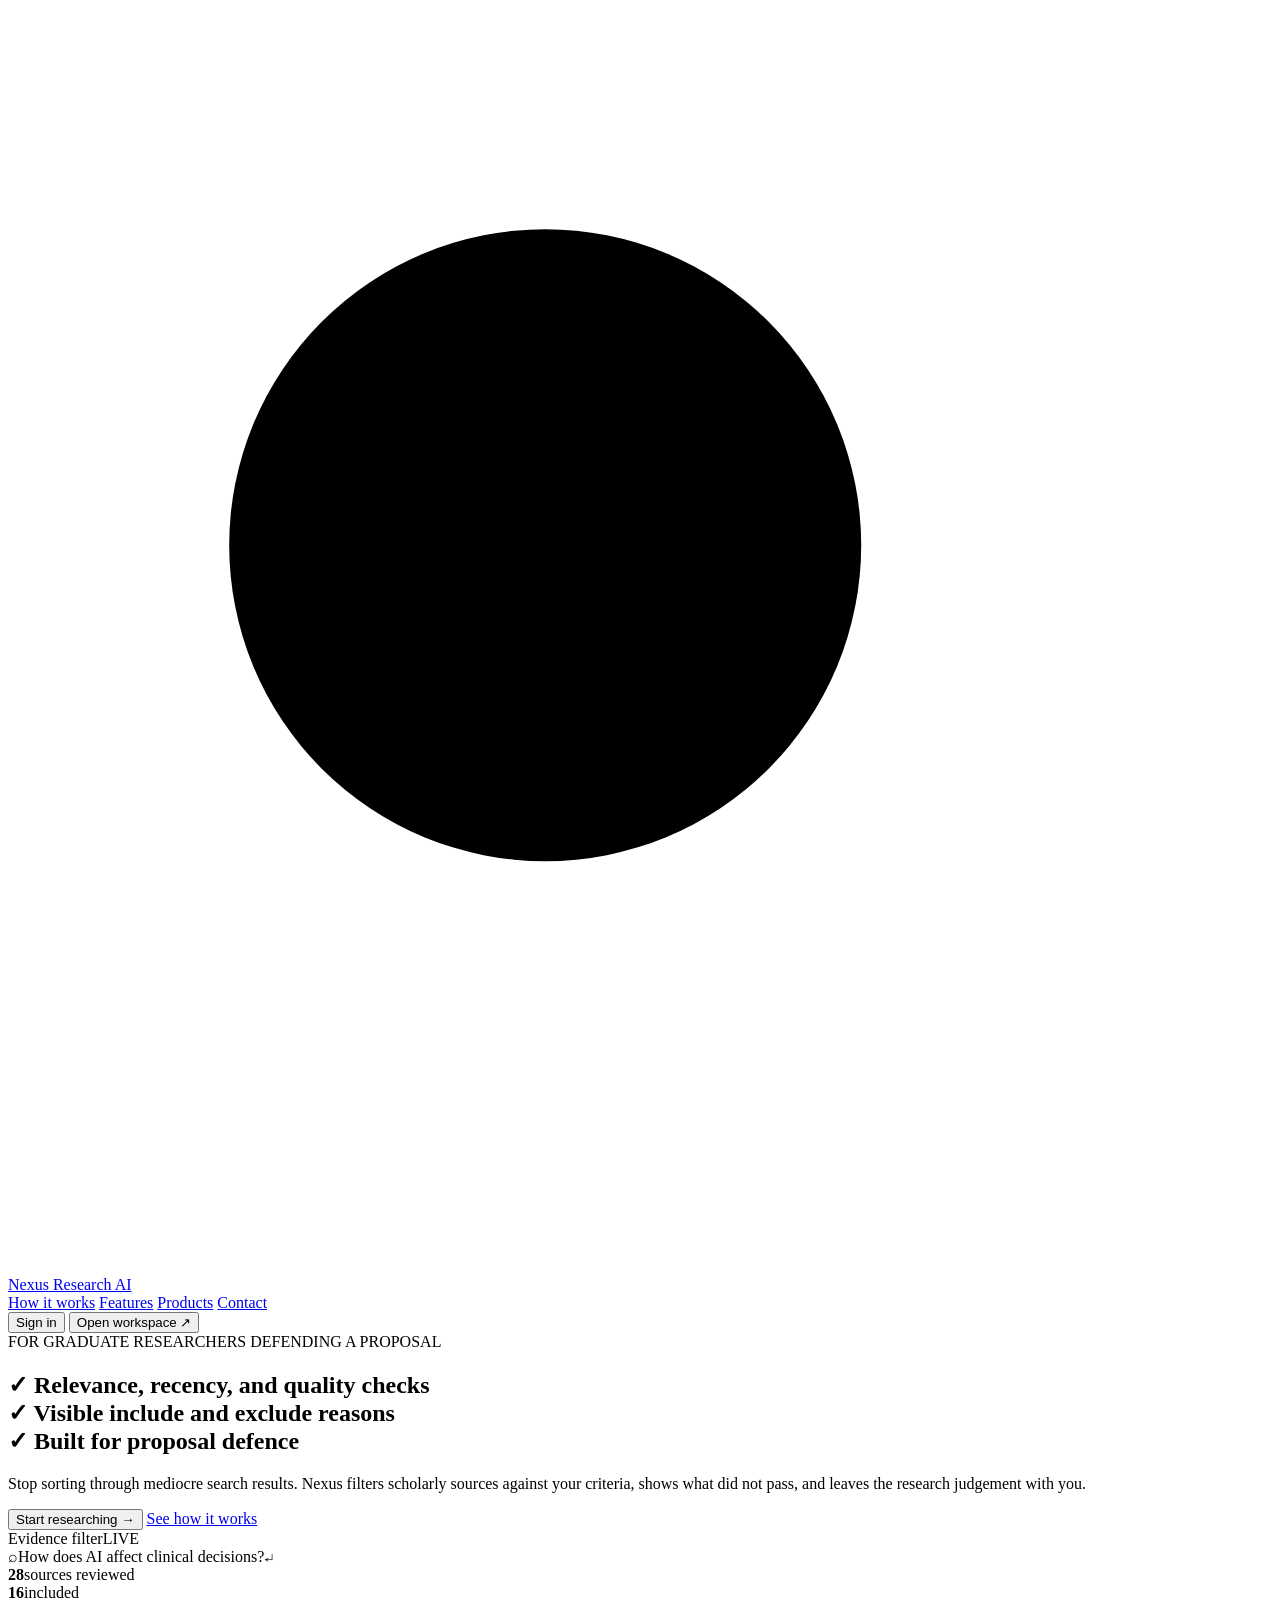
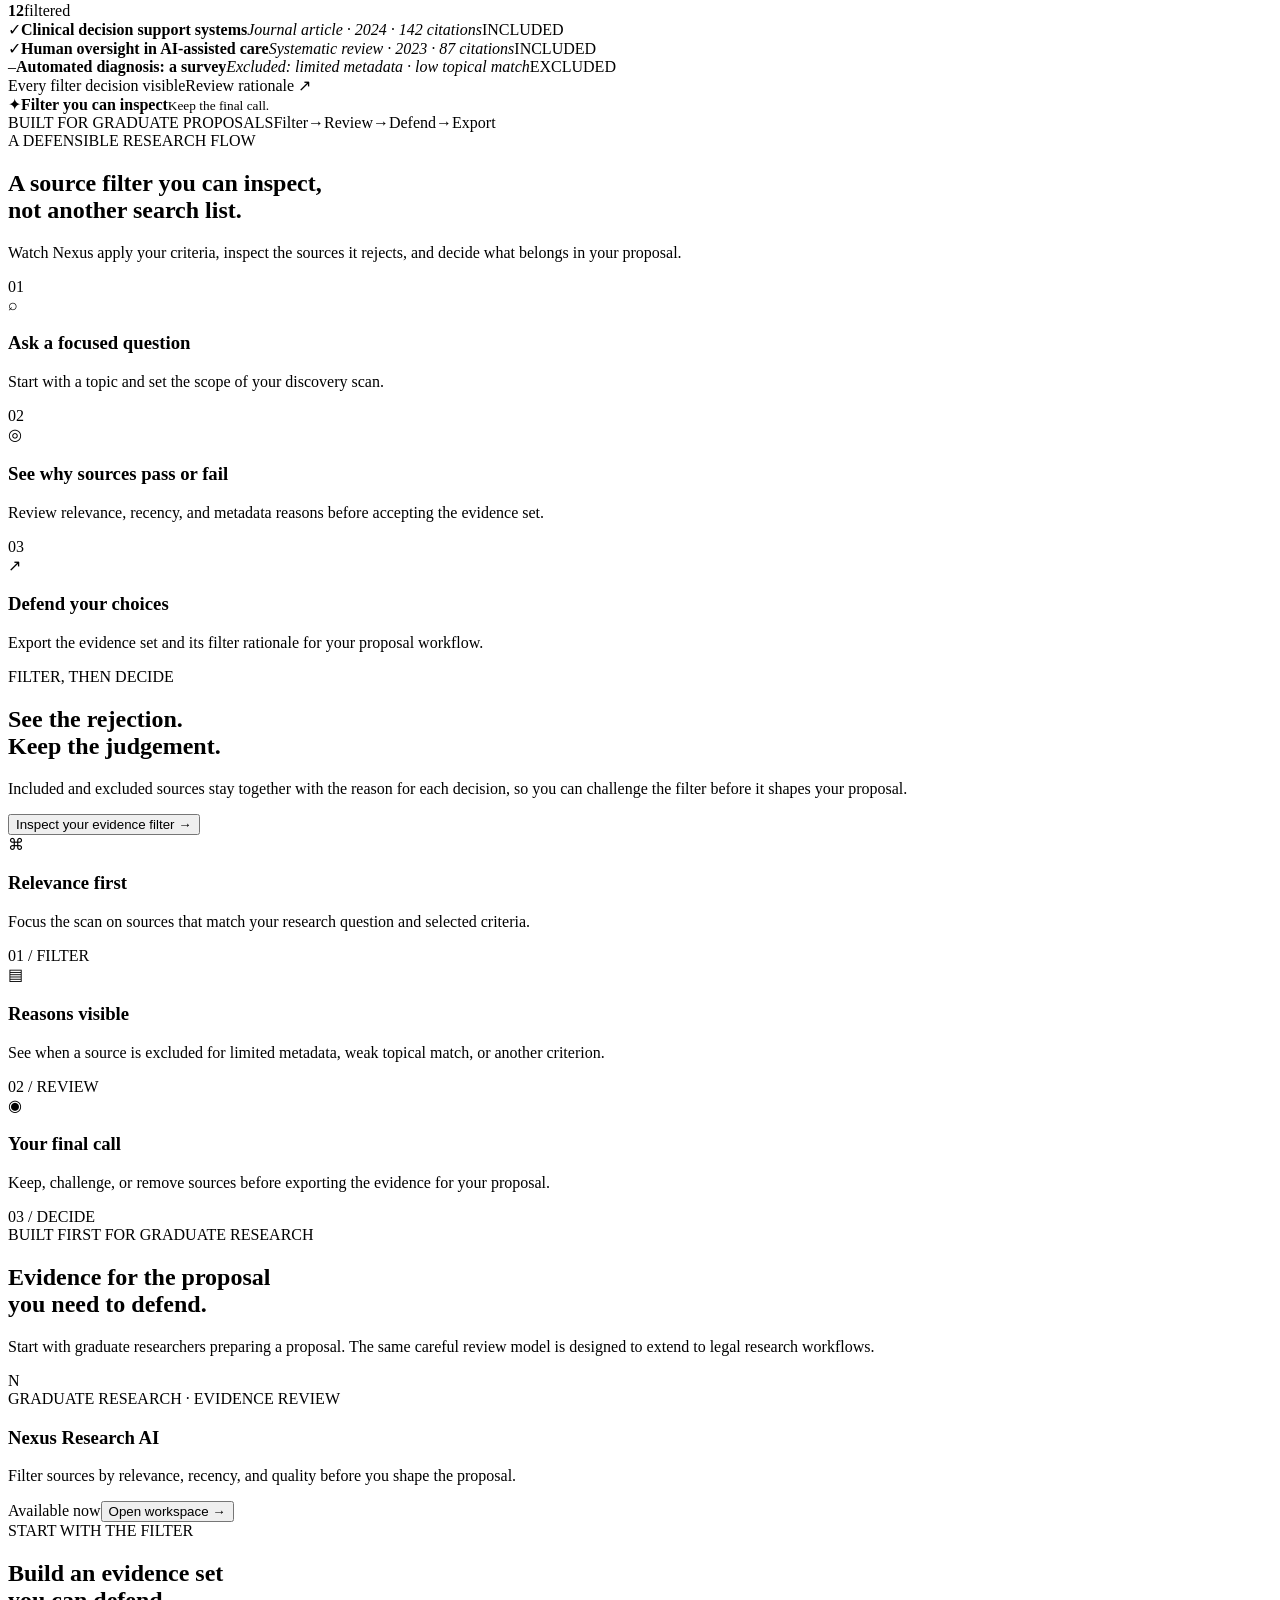
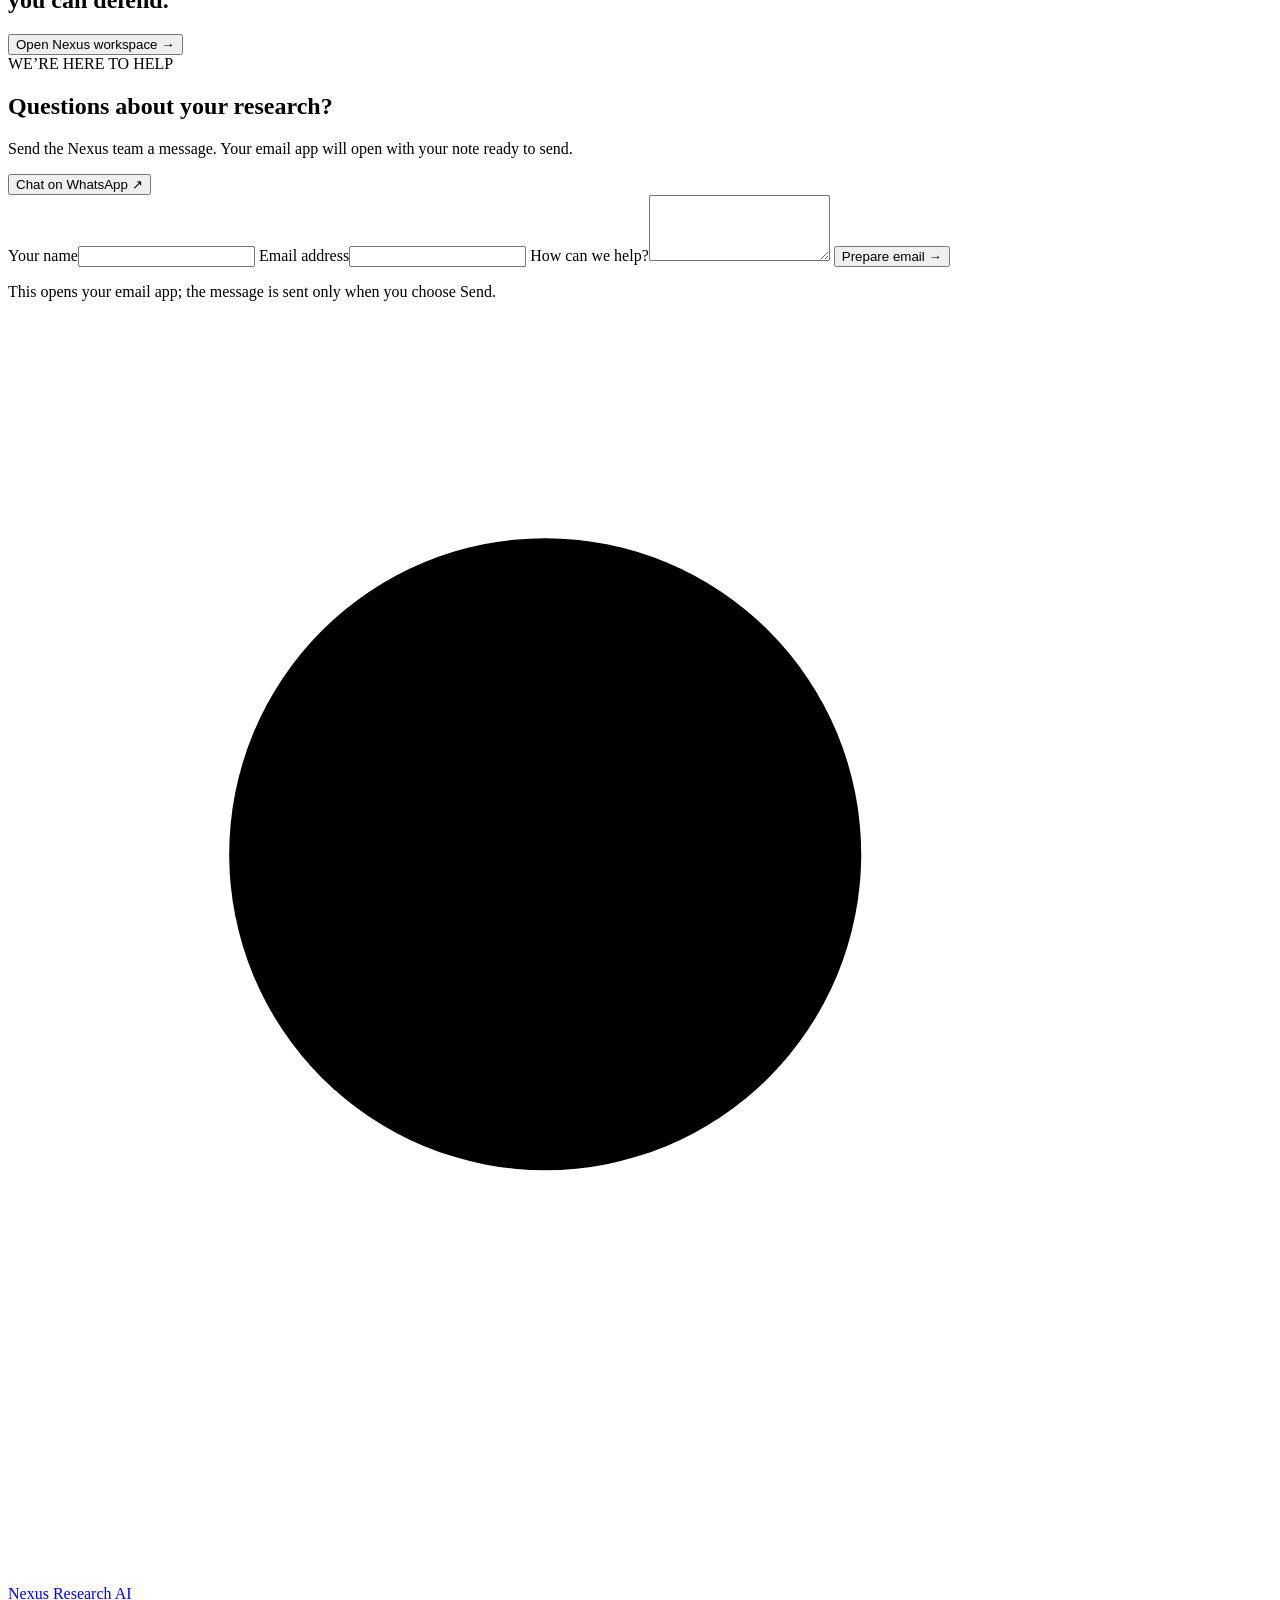
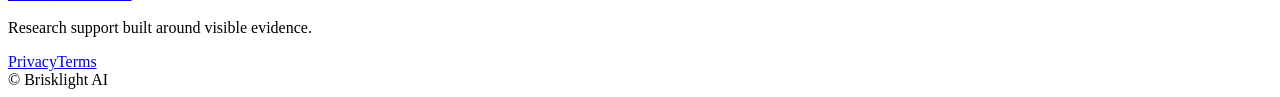
==== website/index.html @ 851aced7 "Teach the website and extension to work with limited results and locked files The server now returns" ====
<!doctype html>
<html lang="en">
<head>
  <meta charset="utf-8">
  <meta name="viewport" content="width=device-width, initial-scale=1">
  <meta name="theme-color" content="#f6f8fc">
  <meta name="description" content="Research evidence filtered for relevance, recency, and quality—so graduate researchers can make the final call.">
  <title>Nexus Research AI — Filtered evidence for defensible proposals</title>
  <link rel="icon" type="image/svg+xml" href="/favicon.svg">
  <link rel="canonical" href="https://www.brisklightai.com/">
  <link rel="stylesheet" href="/styles.css?v=c97e6c59">
</head>
<body>
  <header class="site-header">
    <a class="brand" href="/" aria-label="Nexus Research AI home">
      <span class="brand-mark" aria-hidden="true">
        <svg viewBox="0 0 40 40"><circle cx="17" cy="17" r="10"></circle><path d="m25 25 8 8M12 18l5-5 5 7 4-5"></path></svg>
      </span>
      <span>Nexus<span class="brand-light"> Research AI</span></span>
    </a>
    <nav class="main-nav" aria-label="Main navigation">
      <a href="#how-it-works">How it works</a>
      <a href="#features">Features</a>
      <a href="#products">Products</a>
      <a href="#contact">Contact</a>
    </nav>
    <div class="header-actions">
      <button class="button button-quiet" id="signInOpen" type="button">Sign in</button>
      <button class="button button-primary" id="headerStart" type="button">Open workspace <span aria-hidden="true">↗</span></button>
      <button class="button button-quiet" id="signOut" type="button" hidden>Sign out</button>
    </div>
  </header>

  <main>
    <section class="hero">
      <div class="hero-copy">
        <div class="eyebrow"><span class="live-dot"></span> FOR GRADUATE RESEARCHERS DEFENDING A PROPOSAL</div>
        <h1 class="hero-filter-headline">✓ Relevance, recency, and quality checks<br>✓ Visible include and exclude reasons<br>✓ Built for proposal defence</h1>
        <p class="hero-lede">Stop sorting through mediocre search results. Nexus filters scholarly sources against your criteria, shows what did not pass, and leaves the research judgement with you.</p>
        <div class="hero-actions">
          <button class="button button-primary button-large" id="heroStart" type="button">Start researching <span aria-hidden="true">→</span></button>
          <a class="button button-outline button-large" href="#how-it-works">See how it works</a>
        </div>
      </div>
      <div class="hero-visual" aria-label="Illustration of a research evidence map">
        <div class="visual-glow"></div>
        <div class="research-window">
          <div class="window-bar"><span class="window-dots"><i></i><i></i><i></i></span><span>Evidence filter</span><span class="window-badge">LIVE</span></div>
          <div class="visual-query"><span class="query-icon">⌕</span><span>How does AI affect clinical decisions?</span><span class="query-arrow">↵</span></div>
          <div class="visual-stats"><div><strong>28</strong><span>sources reviewed</span></div><div><strong class="green">16</strong><span>included</span></div><div><strong class="amber">12</strong><span>filtered</span></div></div>
          <div class="evidence-list">
            <div class="evidence-item"><span class="evidence-check">✓</span><span class="evidence-lines"><b>Clinical decision support systems</b><i>Journal article · 2024 · 142 citations</i></span><span class="evidence-tag">INCLUDED</span></div>
            <div class="evidence-item"><span class="evidence-check">✓</span><span class="evidence-lines"><b>Human oversight in AI-assisted care</b><i>Systematic review · 2023 · 87 citations</i></span><span class="evidence-tag">INCLUDED</span></div>
            <div class="evidence-item muted"><span class="evidence-check no">–</span><span class="evidence-lines"><b>Automated diagnosis: a survey</b><i>Excluded: limited metadata · low topical match</i></span><span class="evidence-tag gray">EXCLUDED</span></div>
          </div>
          <div class="visual-footer"><span><span class="live-dot"></span> Every filter decision visible</span><span>Review rationale ↗</span></div>
        </div>
        <div class="floating-note"><span class="note-icon">✦</span><span><b>Filter you can inspect</b><small>Keep the final call.</small></span></div>
      </div>
    </section>

    <section class="trust-strip" aria-label="Research workflow values">
      <span>BUILT FOR GRADUATE PROPOSALS</span><i></i><span>Filter</span><span class="strip-arrow">→</span><span>Review</span><span class="strip-arrow">→</span><span>Defend</span><span class="strip-arrow">→</span><span>Export</span>
    </section>

    <section class="section how-section" id="how-it-works">
      <div class="section-heading">
        <div class="eyebrow">A DEFENSIBLE RESEARCH FLOW</div>
        <h2>A source filter you can inspect,<br><span>not another search list.</span></h2>
        <p>Watch Nexus apply your criteria, inspect the sources it rejects, and decide what belongs in your proposal.</p>
      </div>
      <div class="steps-grid">
        <article class="step-card"><span class="step-number">01</span><div class="step-symbol">⌕</div><h3>Ask a focused question</h3><p>Start with a topic and set the scope of your discovery scan.</p></article>
        <article class="step-card"><span class="step-number">02</span><div class="step-symbol">◎</div><h3>See why sources pass or fail</h3><p>Review relevance, recency, and metadata reasons before accepting the evidence set.</p></article>
        <article class="step-card"><span class="step-number">03</span><div class="step-symbol">↗</div><h3>Defend your choices</h3><p>Export the evidence set and its filter rationale for your proposal workflow.</p></article>
      </div>
    </section>

    <section class="feature-section" id="features">
      <div class="feature-layout">
        <div class="feature-copy">
          <div class="eyebrow">FILTER, THEN DECIDE</div>
          <h2>See the rejection.<br><span>Keep the judgement.</span></h2>
          <p>Included and excluded sources stay together with the reason for each decision, so you can challenge the filter before it shapes your proposal.</p>
          <button class="text-link" id="featureStart" type="button">Inspect your evidence filter <span aria-hidden="true">→</span></button>
        </div>
        <div class="feature-cards">
          <article class="feature-card"><div class="feature-icon blue">⌘</div><h3>Relevance first</h3><p>Focus the scan on sources that match your research question and selected criteria.</p><span class="feature-index">01 / FILTER</span></article>
          <article class="feature-card"><div class="feature-icon purple">▤</div><h3>Reasons visible</h3><p>See when a source is excluded for limited metadata, weak topical match, or another criterion.</p><span class="feature-index">02 / REVIEW</span></article>
          <article class="feature-card"><div class="feature-icon teal">◉</div><h3>Your final call</h3><p>Keep, challenge, or remove sources before exporting the evidence for your proposal.</p><span class="feature-index">03 / DECIDE</span></article>
        </div>
      </div>
    </section>

    <section class="section products-section" id="products">
      <div class="products-intro"><div><div class="eyebrow">BUILT FIRST FOR GRADUATE RESEARCH</div><h2>Evidence for the proposal<br><span>you need to defend.</span></h2></div><p>Start with graduate researchers preparing a proposal. The same careful review model is designed to extend to legal research workflows.</p></div>
      <div class="product-row"><div class="product-avatar">N</div><div class="product-info"><span class="product-label">GRADUATE RESEARCH · EVIDENCE REVIEW</span><h3>Nexus Research AI</h3><p>Filter sources by relevance, recency, and quality before you shape the proposal.</p></div><span class="product-state"><i></i> Available now</span><button class="button button-outline product-open" id="productOpen" type="button">Open workspace →</button></div>
    </section>

    <section class="cta-section">
      <div><div class="eyebrow">START WITH THE FILTER</div><h2>Build an evidence set<br>you can defend.</h2></div>
      <button class="button button-light button-large" id="ctaStart" type="button">Open Nexus workspace <span aria-hidden="true">→</span></button>
      <div class="cta-orb" aria-hidden="true"></div>
    </section>

    <section class="workspace-section" id="workspace" hidden>
      <div class="workspace-heading">
        <div><div class="eyebrow">YOUR RESEARCH DESK</div><h2>Welcome, <span id="accountEmail"></span></h2><p>Your research stays linked to your signed-in account.</p></div>
        <div class="header-actions"><button class="button button-primary" id="upgradePlan" type="button" hidden>Upgrade</button><button class="button button-outline" id="refreshHistory" type="button">Refresh history ↻</button></div>
      </div>
      <section class="plan-card" id="planCard" aria-label="Your plan" hidden>
        <div class="plan-main" id="planMain">
          <div class="plan-ring" id="planRing" role="progressbar" aria-label="Scans remaining" aria-valuemin="0" aria-valuemax="100" aria-valuenow="0"><span class="plan-ring-value"><span id="planRingValue">0</span><small>LEFT</small></span></div>
          <div class="plan-copy">
            <span class="plan-eyebrow">YOUR PLAN</span>
            <h3 id="planName"></h3>
            <p class="plan-balance" id="planBalance"></p>
            <p class="plan-expiry" id="planExpiry"></p>
          </div>
        </div>
        <div class="plan-actions" id="planActions">
          <p class="plan-nudge" id="planNudge" hidden></p>
          <button class="button button-outline" id="planAddScans" type="button">Add more scans</button>
        </div>
        <p class="form-message status-callout" id="planNotice" role="status" aria-live="polite" hidden></p>
      </section>
      <div class="workspace-grid">
        <section class="workspace-card scan-card">
          <div class="card-heading"><div><span class="card-kicker">NEW SCAN</span><h3>Start with a question</h3></div><span class="scan-card-label">TOPIC SEARCH</span></div>
          <form id="scanForm">
            <label for="topic">Research topic</label>
            <textarea id="topic" required maxlength="1200" placeholder="e.g. How do AI clinical decision support tools affect diagnostic accuracy?"></textarea>
            <div class="form-two">
              <div><label for="maxSources">Sources</label><select id="maxSources"><option value="5">5 sources</option><option value="10">10 sources</option><option value="20">20 sources</option><option value="50" data-paid-only>50 sources · paid</option><option value="100" data-paid-only>100 sources · paid</option></select></div>
              <div><label for="domain">Research area</label><select id="domain"><option value="scholarly">Scholarly research</option><option value="legal" data-paid-only>Legal research · paid</option></select></div>
            </div>
            <fieldset class="criteria-fieldset"><legend>Evidence criteria <span id="criteriaLimit">(up to 3, optional)</span></legend>
              <p class="criteria-hint" id="criteriaHint">Free accounts can select up to 3 criteria. Upgrade to select up to 5.</p>
              <label class="check-label"><input type="checkbox" value="Peer-reviewed or journal-associated source"><span>Peer-reviewed or journal-associated</span></label>
              <label class="check-label"><input type="checkbox" value="Cited source with usable metadata"><span>Cited with usable metadata</span></label>
              <label class="check-label"><input type="checkbox" value="Unique source relevant to the requested topic"><span>Unique and topic-relevant</span></label>
              <label class="check-label"><input type="checkbox" value="Recent publication within the research area"><span>Recent publication</span></label>
            </fieldset>
            <button class="button button-primary scan-submit" id="scanSubmit" type="submit">Run evidence scan <span aria-hidden="true">→</span></button>
            <p class="form-message" id="scanStatus" role="status" aria-live="polite"></p>
            <div class="upgrade-prompt" id="scanUpgrade" hidden></div>
            <div class="report-progress" id="scanProgress" hidden>
              <div class="report-progress-ring" id="scanProgressRing" role="progressbar" aria-label="Estimated evidence scan progress" aria-valuemin="0" aria-valuemax="100" aria-valuenow="0"><span id="scanProgressPercent">0%</span></div>
              <div><strong id="scanProgressLabel">Preparing evidence scan</strong><span>Estimated progress while sources are discovered and reviewed.</span></div>
            </div>
          </form>
        </section>
        <section class="workspace-card history-card">
          <div class="card-heading"><div><span class="card-kicker">YOUR LIBRARY</span><h3>Recent research</h3></div><span class="card-symbol" aria-hidden="true">▤</span></div>
          <div class="library-controls">
            <label class="visually-hidden" for="historySearch">Search research history</label>
            <input id="historySearch" type="search" placeholder="Search your research…" autocomplete="off">
            <label class="visually-hidden" for="historyDateFilter">Filter research by date</label>
            <select id="historyDateFilter"><option value="all">Any time</option><option value="7">Past 7 days</option><option value="30">Past 30 days</option><option value="365">Past year</option></select>
          </div>
          <div id="historyList" class="history-list"><p class="empty-state">Sign in and run a scan to start your research library.</p></div>
          <div class="library-pagination" id="historyPagination" hidden><span id="historyPageLabel"></span><div><button class="button button-outline library-page-button" id="historyPrev" type="button" aria-label="Previous research page">←</button><button class="button button-outline library-page-button" id="historyNext" type="button" aria-label="Next research page">→</button></div></div>
          <div class="saved-heading"><h4>Saved sources</h4><span id="sourceCount">0</span></div>
          <label class="visually-hidden" for="sourceSearch">Search saved sources</label>
          <input id="sourceSearch" class="library-search" type="search" placeholder="Search saved sources…" autocomplete="off">
          <div id="savedSourcesList" class="saved-sources-list"><p class="empty-state">Save a source from a scan to keep it here.</p></div>
          <div class="library-pagination" id="sourcePagination" hidden><span id="sourcePageLabel"></span><div><button class="button button-outline library-page-button" id="sourcePrev" type="button" aria-label="Previous saved sources page">←</button><button class="button button-outline library-page-button" id="sourceNext" type="button" aria-label="Next saved sources page">→</button></div></div>
        </section>
      </div>
      <section class="workspace-card results-card" id="scanResults" hidden>
        <div class="results-heading"><div><span class="card-kicker">SCAN COMPLETE</span><h3 id="resultTitle">Evidence review</h3></div></div>
        <div class="upgrade-banner" id="upgradeBanner" hidden><p id="upgradeBannerText"></p><button class="button button-primary" id="upgradeBannerButton" type="button">See the Research Pack</button></div>
        <div class="result-stats" aria-label="Scan source totals">
          <div class="result-stat reviewed-stat"><strong id="reviewedCount">0</strong><span>Sources Reviewed</span></div>
          <div class="result-stat included-stat"><strong id="includedCount">0</strong><span>Sources Included</span></div>
          <div class="result-stat filtered-stat"><strong id="excludedCount">0</strong><span>Sources Filtered Out</span></div>
        </div>
        <div class="deliverables-panel">
          <div class="deliverables-intro"><span class="deliverables-icon" aria-hidden="true">✦</span><div><strong>Your research deliverables</strong><span>Download and use the evidence from this scan.</span></div></div>
          <div class="result-actions"><button class="button button-export button-excel" id="downloadExcel" type="button"><span aria-hidden="true">▦</span><span><strong>Download Excel dossier</strong><small>Full source audit · .xlsx</small></span><span class="export-arrow" aria-hidden="true">↓</span></button><button class="button button-export button-proposal" id="proposalReport" type="button"><span aria-hidden="true">▤</span><span><strong>Download proposal report</strong><small>Structured research report · .docx</small></span><span class="export-arrow" aria-hidden="true">↓</span></button><button class="button button-export button-full" id="fullReport" type="button"><span aria-hidden="true">▤</span><span><strong>Complete literature review</strong><small>Full cited review · paid</small></span><span class="export-arrow" aria-hidden="true">↗</span></button><button class="button button-export button-outline" id="reDownloadReport" type="button" hidden><span aria-hidden="true">↻</span><span><strong>Re-download last report</strong><small>Reuse the generated .docx</small></span><span class="export-arrow" aria-hidden="true">↓</span></button></div>
          <div class="upgrade-inline" id="deliverablesUpsell" hidden><span id="deliverablesUpsellText"></span><button class="button button-primary" id="deliverablesUpsellButton" type="button">Get a Research Pack</button></div>
          <p class="form-message status-callout" id="reportStatus" role="status" aria-live="polite"></p>
          <div class="upgrade-prompt" id="reportUpgrade" hidden></div>
          <div class="report-feedback" id="reportFeedback" hidden>
            <strong id="feedbackPrompt">Was this report useful?</strong>
            <div class="report-feedback-choices" id="feedbackChoices">
              <button class="button button-outline" id="feedbackUp" type="button">Helpful</button>
              <button class="button button-outline" id="feedbackDown" type="button">Not helpful</button>
            </div>
            <div class="report-feedback-reasons" id="feedbackReasons" hidden>
              <label class="feedback-chip"><input type="checkbox" id="reason_inaccurate"><span>Inaccurate</span></label>
              <label class="feedback-chip"><input type="checkbox" id="reason_not_synthesized"><span>Reads like a summary of each paper</span></label>
              <label class="feedback-chip"><input type="checkbox" id="reason_citations"><span>Citations</span></label>
              <label class="feedback-chip"><input type="checkbox" id="reason_formatting"><span>Formatting</span></label>
              <label class="feedback-chip"><input type="checkbox" id="reason_too_long"><span>Too long</span></label>
              <label class="feedback-chip"><input type="checkbox" id="reason_too_short"><span>Too short</span></label>
              <button class="button button-outline" id="feedbackSend" type="button">Send feedback</button>
            </div>
          </div>
          <div class="report-progress" id="excelProgress" hidden>
            <div class="report-progress-ring" id="excelProgressRing" role="progressbar" aria-label="Estimated Excel dossier download progress" aria-valuemin="0" aria-valuemax="100" aria-valuenow="0"><span id="excelProgressPercent">0%</span></div>
            <div><strong id="excelProgressLabel">Preparing Excel dossier</strong><span>Estimated progress while the dossier is retrieved.</span></div>
          </div>
          <div class="report-progress" id="reportProgress" hidden>
            <div class="report-progress-ring" id="reportProgressRing" role="progressbar" aria-label="Estimated report generation progress" aria-valuemin="0" aria-valuemax="100" aria-valuenow="0"><span id="reportProgressPercent">0%</span></div>
            <div><strong id="reportProgressLabel">Preparing report</strong><span>Estimated progress while the report is generated.</span></div>
          </div>
        </div>
        <div class="results-columns"><section class="evidence-panel included-panel"><h4><span class="panel-indicator">✓</span> Included evidence<small>Passed your review criteria</small></h4><div id="includedSources" class="source-list"></div><div class="library-pagination evidence-pagination" id="includedPagination" hidden><span id="includedPageLabel" aria-live="polite"></span><div><button class="button button-outline library-page-button" id="includedPrev" type="button" aria-label="Previous included sources page">←</button><button class="button button-outline library-page-button" id="includedNext" type="button" aria-label="Next included sources page">→</button></div></div></section><section class="evidence-panel filtered-panel"><h4><span class="panel-indicator">–</span> Filtered candidates<small>Excluded or below the selected criteria</small></h4><div id="excludedSources" class="source-list"></div><div class="library-pagination evidence-pagination" id="excludedPagination" hidden><span id="excludedPageLabel" aria-live="polite"></span><div><button class="button button-outline library-page-button" id="excludedPrev" type="button" aria-label="Previous filtered sources page">←</button><button class="button button-outline library-page-button" id="excludedNext" type="button" aria-label="Next filtered sources page">→</button></div></div></section></div>
      </section>
      <section class="workspace-card plans-card pricing" id="plansCard" hidden>
        <div class="pricing-hero">
          <div>
            <span class="pricing-eyebrow">ONE PAYMENT · NO SUBSCRIPTION · SECURE PAYPAL CHECKOUT</span>
            <h3 id="pricingTitle">Unlock your full dossier and report</h3>
            <p id="pricingLead">Download the complete Excel audit and Word proposal for every scan you run. Pick the pack that fits your project.</p>
          </div>
          <button class="dialog-close pricing-close" id="closePlans" type="button" aria-label="Close pricing">×</button>
        </div>
        <div class="pricing-grid" id="pricingGrid" aria-live="polite"><p class="pricing-loading">Loading prices…</p></div>
        <label class="billing-consent"><input id="billingConsent" type="checkbox"><span>I agree to the <a href="/terms" target="_blank" rel="noopener noreferrer">Terms of Use</a>. Each pack is a one-time payment, not a subscription.</span></label>
        <p class="form-message" id="billingStatus" role="status" aria-live="polite"></p>
      </section>
    </section>
  </main>
  <div class="sticky-upgrade" id="stickyUpgrade" hidden>
    <span id="stickyUpgradeText">Unlock full downloads</span>
    <button class="button button-cta" id="stickyUpgradeButton" type="button">See packs</button>
  </div>

  <div class="auth-backdrop" id="authDialog" hidden>
    <section class="auth-card" role="dialog" aria-modal="true" aria-labelledby="authTitle">
      <button class="dialog-close" id="authClose" type="button" aria-label="Close sign-in">×</button>
      <div class="brand-mark auth-mark"><svg viewBox="0 0 40 40"><circle cx="17" cy="17" r="10"></circle><path d="m25 25 8 8M12 18l5-5 5 7 4-5"></path></svg></div>
      <div class="eyebrow">YOUR RESEARCH, IN ONE PLACE</div>
      <h2 id="authTitle">Welcome to Nexus</h2>
      <p class="auth-description">Sign in or create an account to save research and continue across devices.</p>
      <div class="auth-tabs"><button class="auth-tab active" id="authSignInTab" type="button">Sign in</button><button class="auth-tab" id="authSignUpTab" type="button">Create account</button></div>
      <form id="authForm">
        <label for="authEmail">Email</label><input id="authEmail" type="email" autocomplete="email" required>
        <label for="authPassword">Password</label><input id="authPassword" type="password" autocomplete="current-password" required>
        <button class="button button-primary auth-submit" id="authSubmit" type="submit">Sign in</button>
      </form>
      <p class="form-message" id="authStatus" role="status" aria-live="polite"></p>
      <p class="auth-legal">By continuing, you agree to our <a href="/terms">Terms</a> and <a href="/privacy">Privacy Policy.</a></p>
    </section>
  </div>

  <section class="contact-section" id="contact">
    <div class="contact-copy"><div class="eyebrow">WE’RE HERE TO HELP</div><h2>Questions about your research?</h2><p>Send the Nexus team a message. Your email app will open with your note ready to send.</p><button class="button button-outline whatsapp-button" id="whatsappContact" type="button">Chat on WhatsApp <span aria-hidden="true">↗</span></button><span class="whatsapp-hint" id="whatsappHint" role="status" aria-live="polite"></span></div>
    <form class="contact-form" id="contactForm">
      <label for="contactName">Your name</label><input id="contactName" name="name" autocomplete="name" required maxlength="100">
      <label for="contactEmail">Email address</label><input id="contactEmail" name="email" type="email" autocomplete="email" required maxlength="254">
      <label for="contactMessage">How can we help?</label><textarea id="contactMessage" name="message" required maxlength="2000" rows="4"></textarea>
      <button class="button button-primary" type="submit">Prepare email <span aria-hidden="true">→</span></button>
      <p class="contact-note">This opens your email app; the message is sent only when you choose Send.</p>
    </form>
  </section>

  <footer class="site-footer">
    <a class="brand footer-brand" href="/"><span class="brand-mark"><svg viewBox="0 0 40 40"><circle cx="17" cy="17" r="10"></circle><path d="m25 25 8 8M12 18l5-5 5 7 4-5"></path></svg></span><span>Nexus<span class="brand-light"> Research AI</span></span></a>
    <p>Research support built around visible evidence.</p>
    <div class="footer-links"><a href="/privacy">Privacy</a><a href="/terms">Terms</a></div>
    <span class="copyright">© <span id="copyrightYear"></span> Brisklight AI</span>
  </footer>
  <script src="/app.js?v=7c883497" defer></script>
</body>
</html>
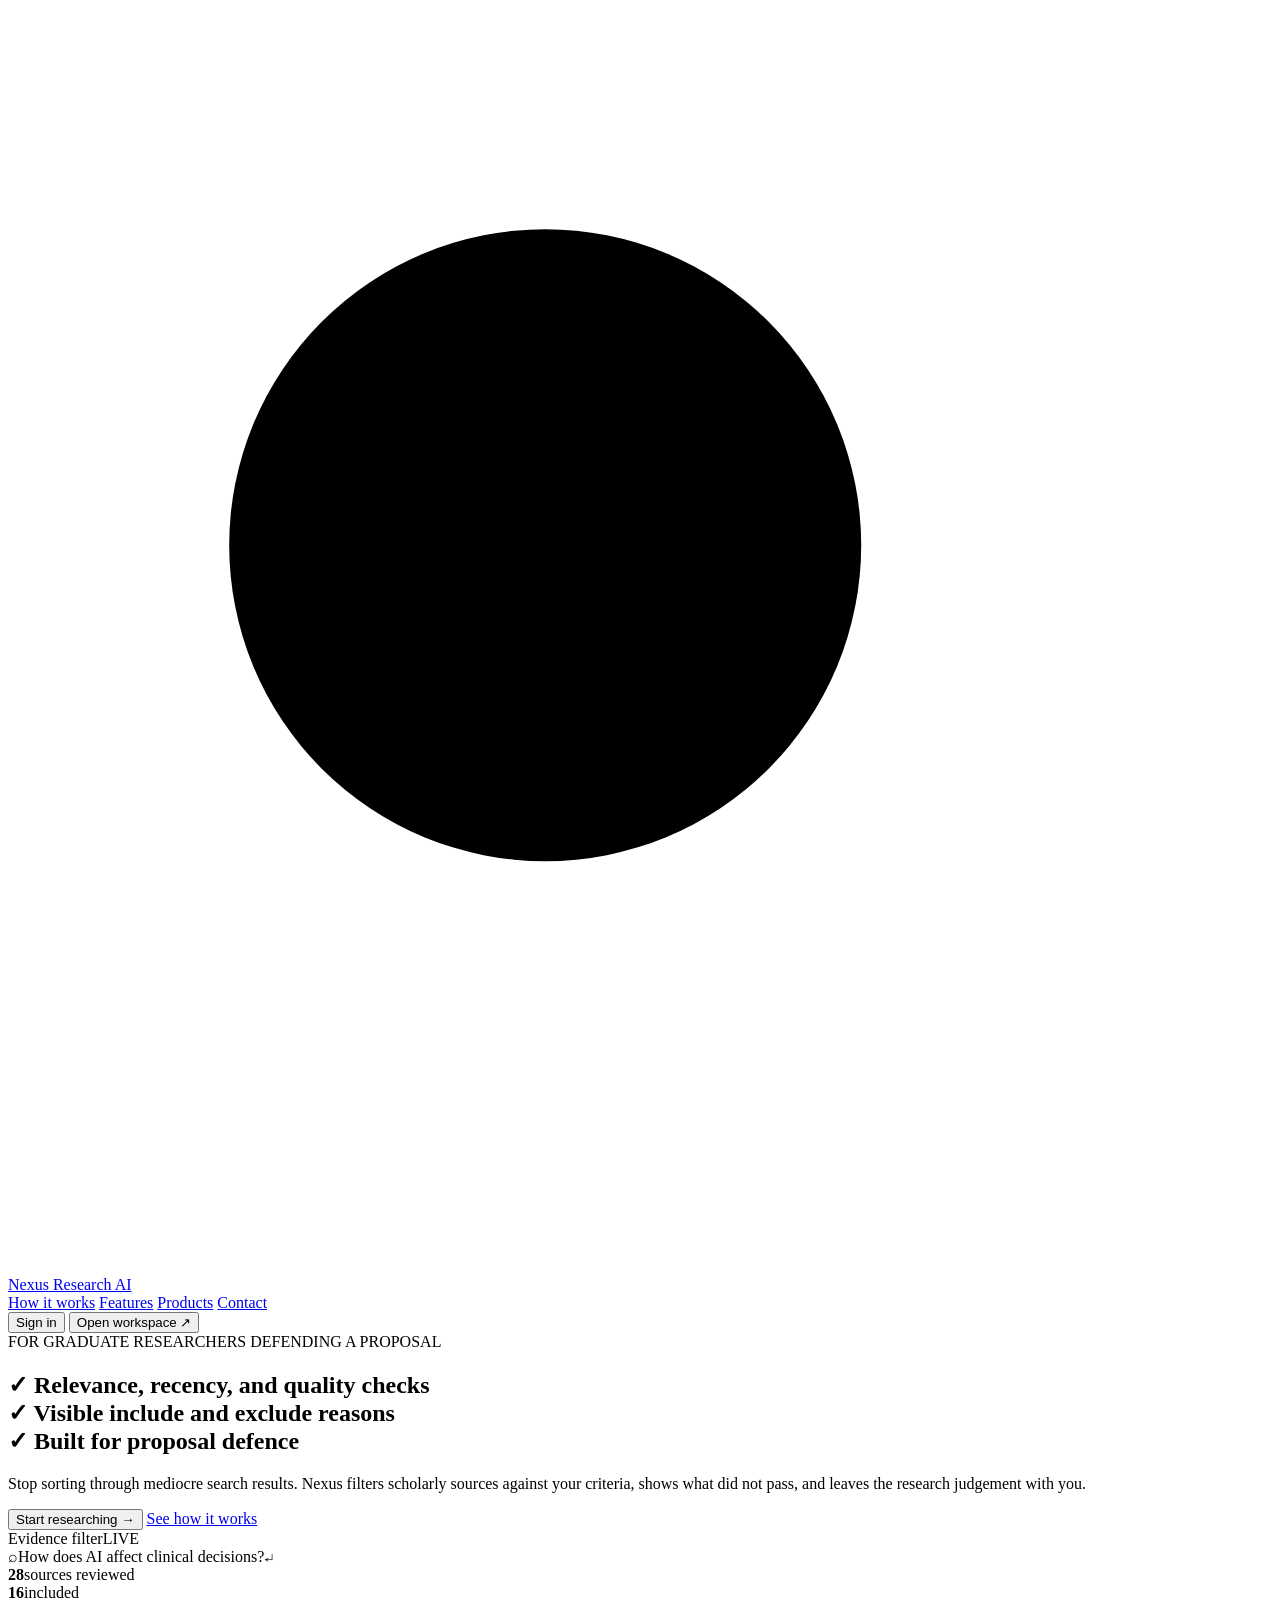
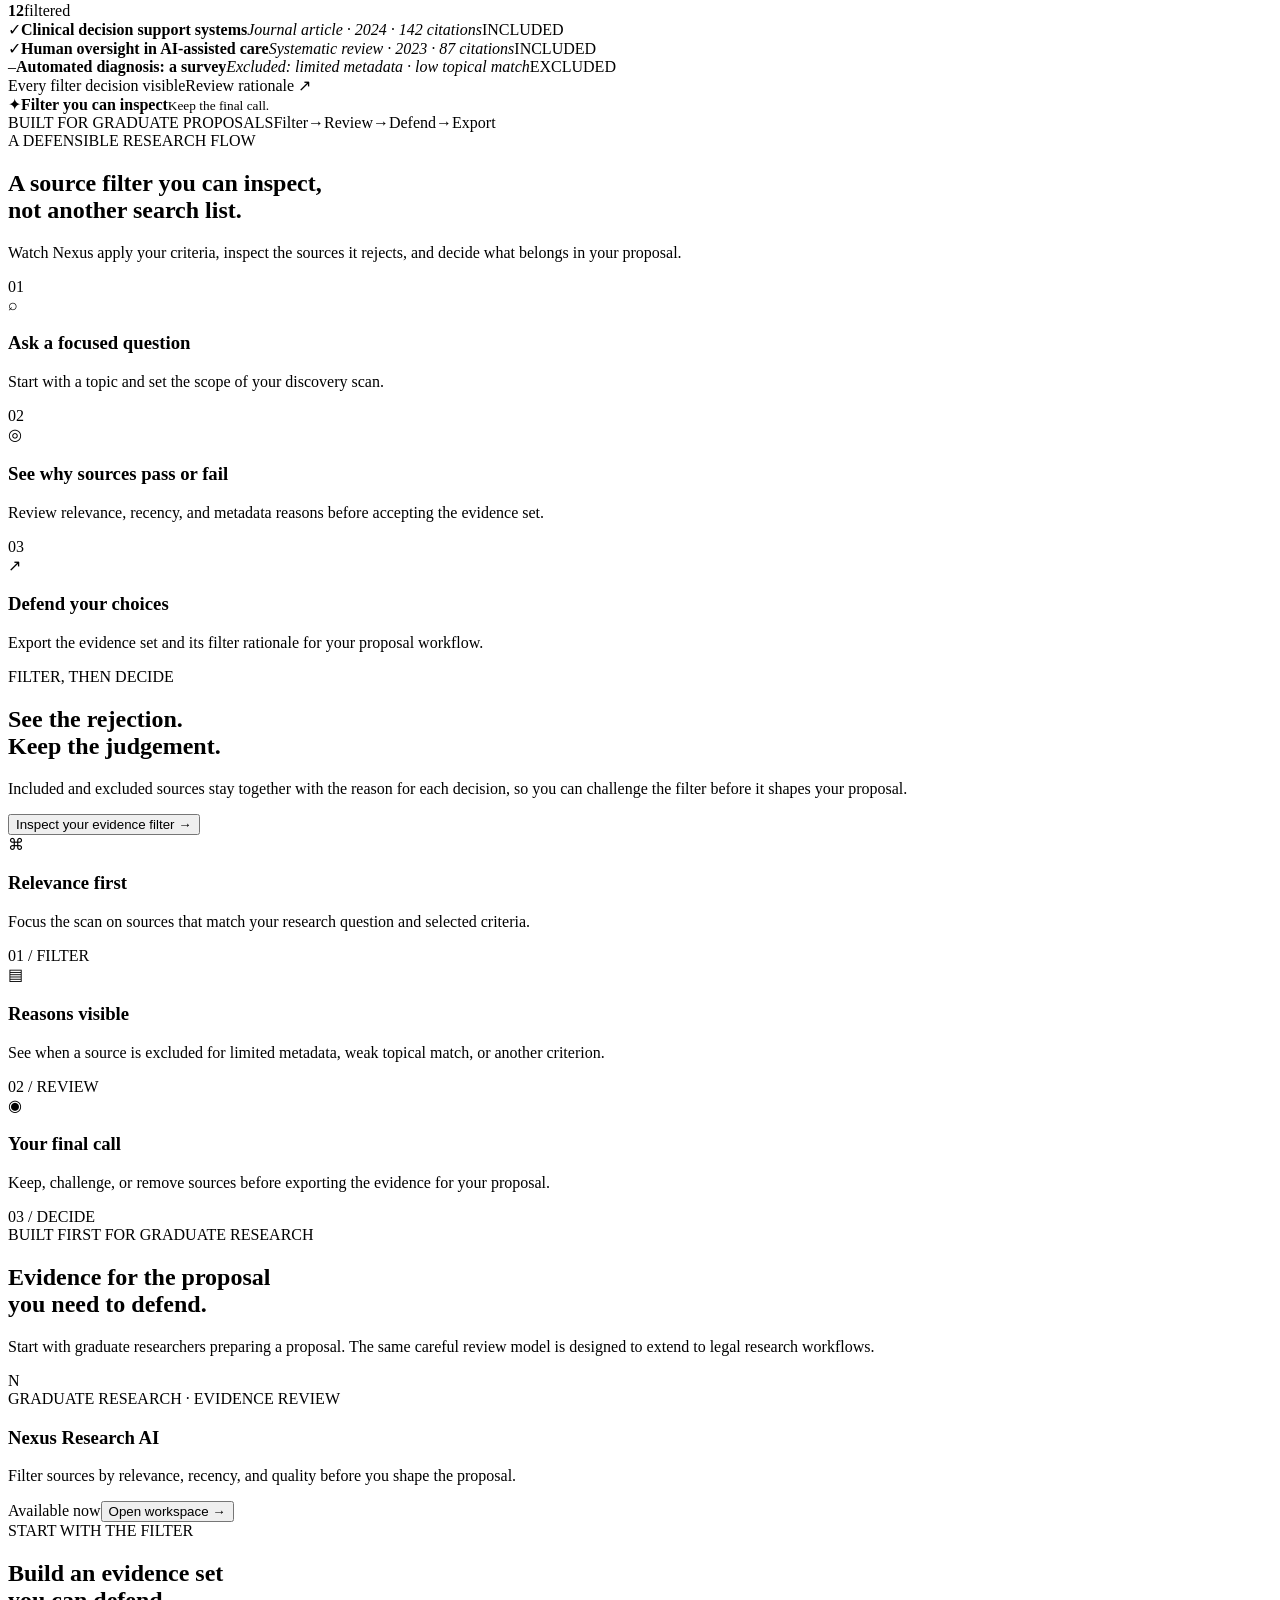
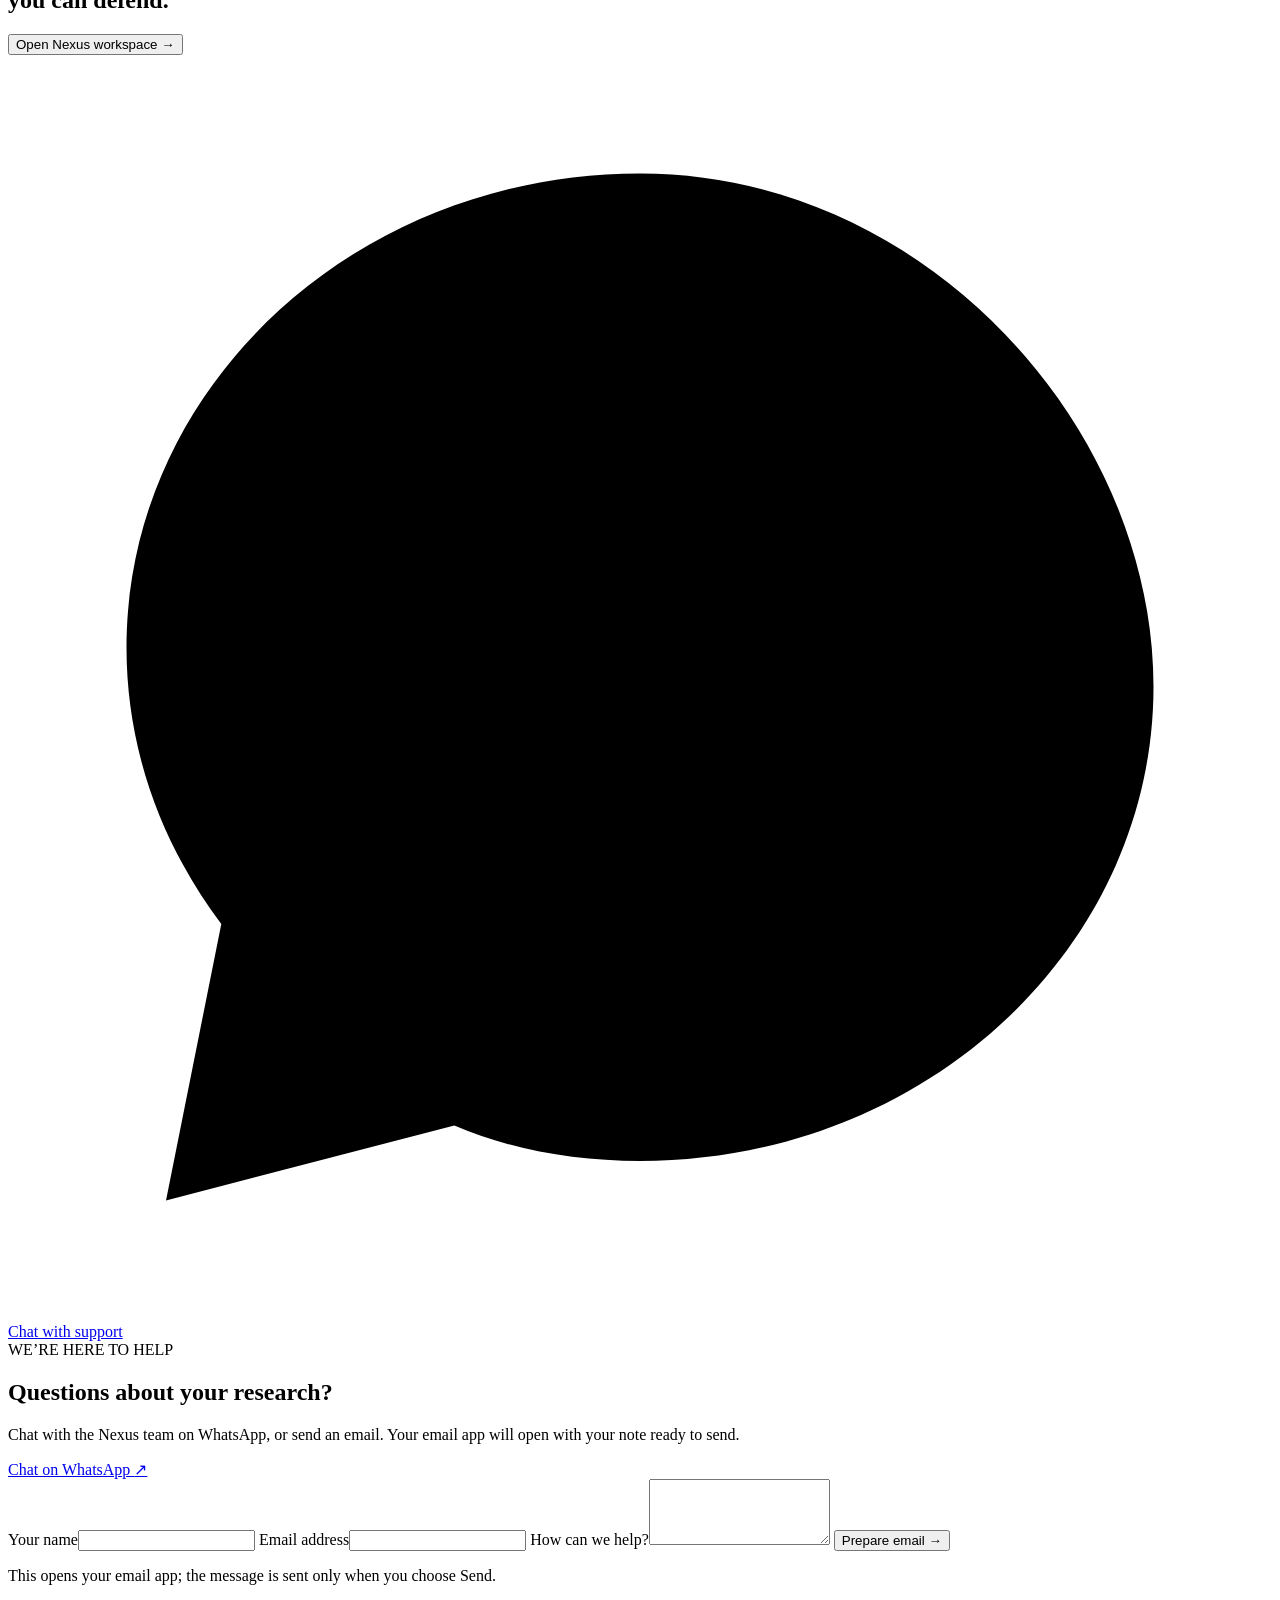
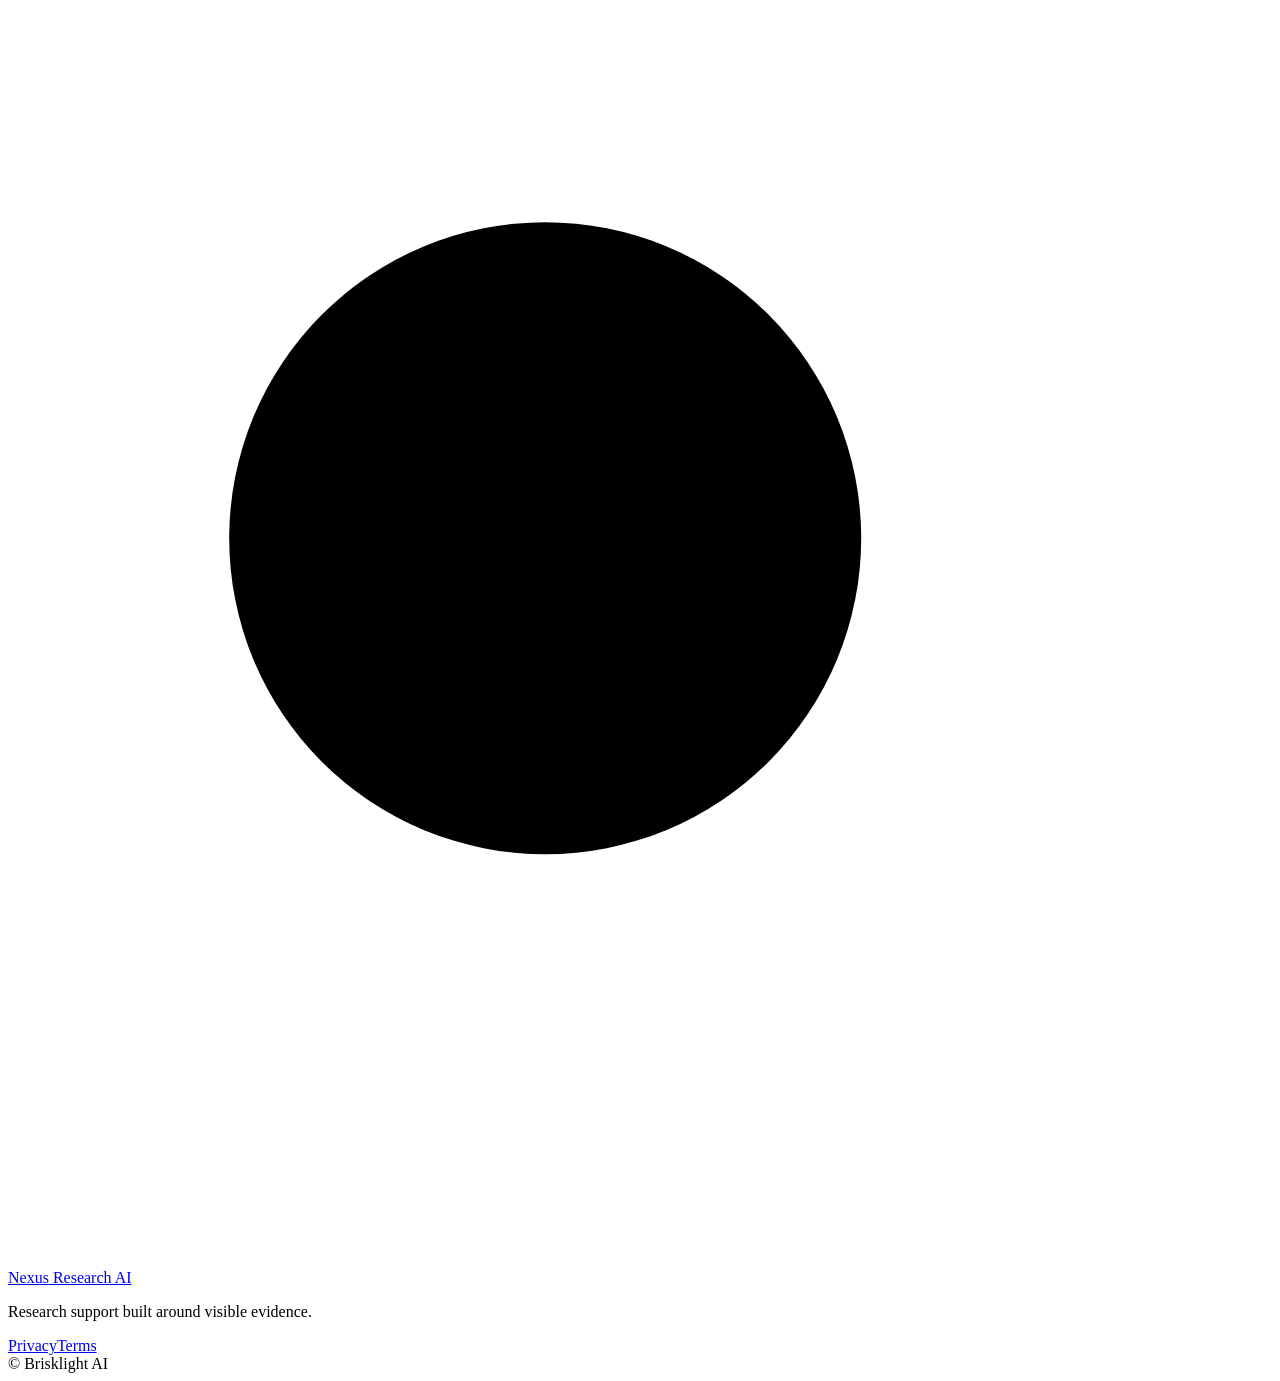
==== commit f72d9306: "Add WhatsApp click-to-chat support, let Cloudflare analytics load, and stop phones widening the page" ====
--- a/website/index.html
+++ b/website/index.html
@@ -8,7 +8,7 @@
   <title>Nexus Research AI — Filtered evidence for defensible proposals</title>
   <link rel="icon" type="image/svg+xml" href="/favicon.svg">
   <link rel="canonical" href="https://www.brisklightai.com/">
-  <link rel="stylesheet" href="/styles.css?v=c97e6c59">
+  <link rel="stylesheet" href="/styles.css?v=dac7ca82">
 </head>
 <body>
   <header class="site-header">
@@ -123,6 +123,7 @@
           <button class="button button-outline" id="planAddScans" type="button">Add more scans</button>
         </div>
         <p class="form-message status-callout" id="planNotice" role="status" aria-live="polite" hidden></p>
+        <p class="plan-help-row"><a id="planHelp" data-support="plan_panel" href="https://wa.me/254743852707?text=Hi%20Nexus%20support%2C%20I%20need%20help%20with%20my%20Research%20Pack." target="_blank" rel="noopener noreferrer">Need help with your pack? Chat on WhatsApp</a></p>
       </section>
       <div class="workspace-grid">
         <section class="workspace-card scan-card">
@@ -227,6 +228,7 @@
     <span id="stickyUpgradeText">Unlock full downloads</span>
     <button class="button button-cta" id="stickyUpgradeButton" type="button">See packs</button>
   </div>
+  <a class="whatsapp-float" data-support="floating" href="https://wa.me/254743852707?text=Hi%20Nexus%20support%2C%20I%20need%20some%20help." target="_blank" rel="noopener noreferrer" aria-label="Chat with support on WhatsApp"><svg viewBox="0 0 32 32" aria-hidden="true" focusable="false"><path d="M16 3C8.8 3 3 8.4 3 15c0 2.6.9 5 2.4 7L4 29l7.3-1.9c1.4.6 3 .9 4.7.9 7.2 0 13-5.4 13-12S23.2 3 16 3z"/><path class="glyph" d="M12 10c.4-.5 1-.5 1.3 0l1 1.7c.2.4.1.9-.2 1.2l-.7.7c.7 1.4 1.8 2.5 3.3 3.3l.8-.7c.3-.3.8-.4 1.2-.2l1.7 1c.5.3.5.9 0 1.4-1 1-2.3 1.2-3.7.6-3-1.2-5.2-3.4-6.4-6.4-.4-1.2-.1-2.3.7-3.6z"/></svg><span>Chat with support</span></a>
 
   <div class="auth-backdrop" id="authDialog" hidden>
     <section class="auth-card" role="dialog" aria-modal="true" aria-labelledby="authTitle">
@@ -247,7 +249,7 @@
   </div>
 
   <section class="contact-section" id="contact">
-    <div class="contact-copy"><div class="eyebrow">WE’RE HERE TO HELP</div><h2>Questions about your research?</h2><p>Send the Nexus team a message. Your email app will open with your note ready to send.</p><button class="button button-outline whatsapp-button" id="whatsappContact" type="button">Chat on WhatsApp <span aria-hidden="true">↗</span></button><span class="whatsapp-hint" id="whatsappHint" role="status" aria-live="polite"></span></div>
+    <div class="contact-copy"><div class="eyebrow">WE’RE HERE TO HELP</div><h2>Questions about your research?</h2><p>Chat with the Nexus team on WhatsApp, or send an email. Your email app will open with your note ready to send.</p><a class="button button-outline whatsapp-button" data-support="contact" href="https://wa.me/254743852707?text=Hi%20Nexus%20support%2C%20I%20have%20a%20question." target="_blank" rel="noopener noreferrer">Chat on WhatsApp <span aria-hidden="true">↗</span></a></div>
     <form class="contact-form" id="contactForm">
       <label for="contactName">Your name</label><input id="contactName" name="name" autocomplete="name" required maxlength="100">
       <label for="contactEmail">Email address</label><input id="contactEmail" name="email" type="email" autocomplete="email" required maxlength="254">
@@ -263,6 +265,6 @@
     <div class="footer-links"><a href="/privacy">Privacy</a><a href="/terms">Terms</a></div>
     <span class="copyright">© <span id="copyrightYear"></span> Brisklight AI</span>
   </footer>
-  <script src="/app.js?v=7c883497" defer></script>
+  <script src="/app.js?v=2108023c" defer></script>
 </body>
 </html>
